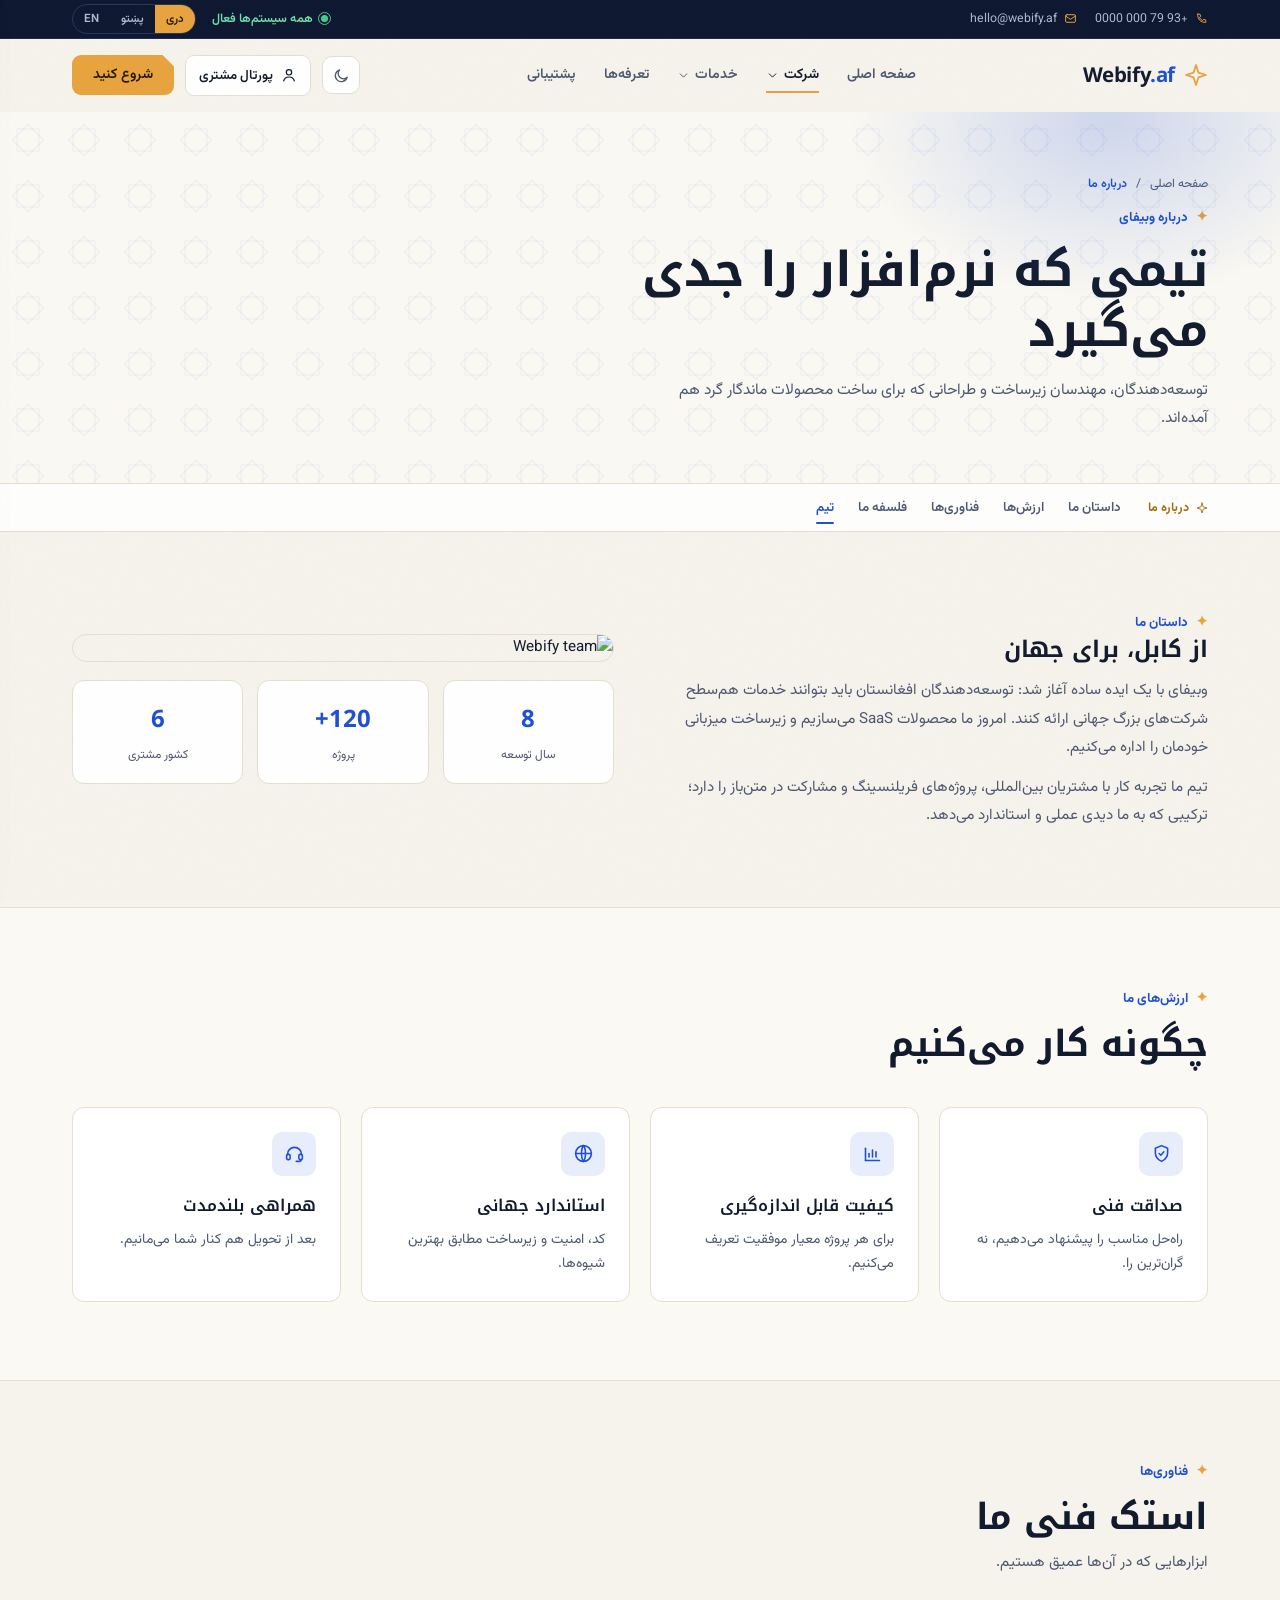
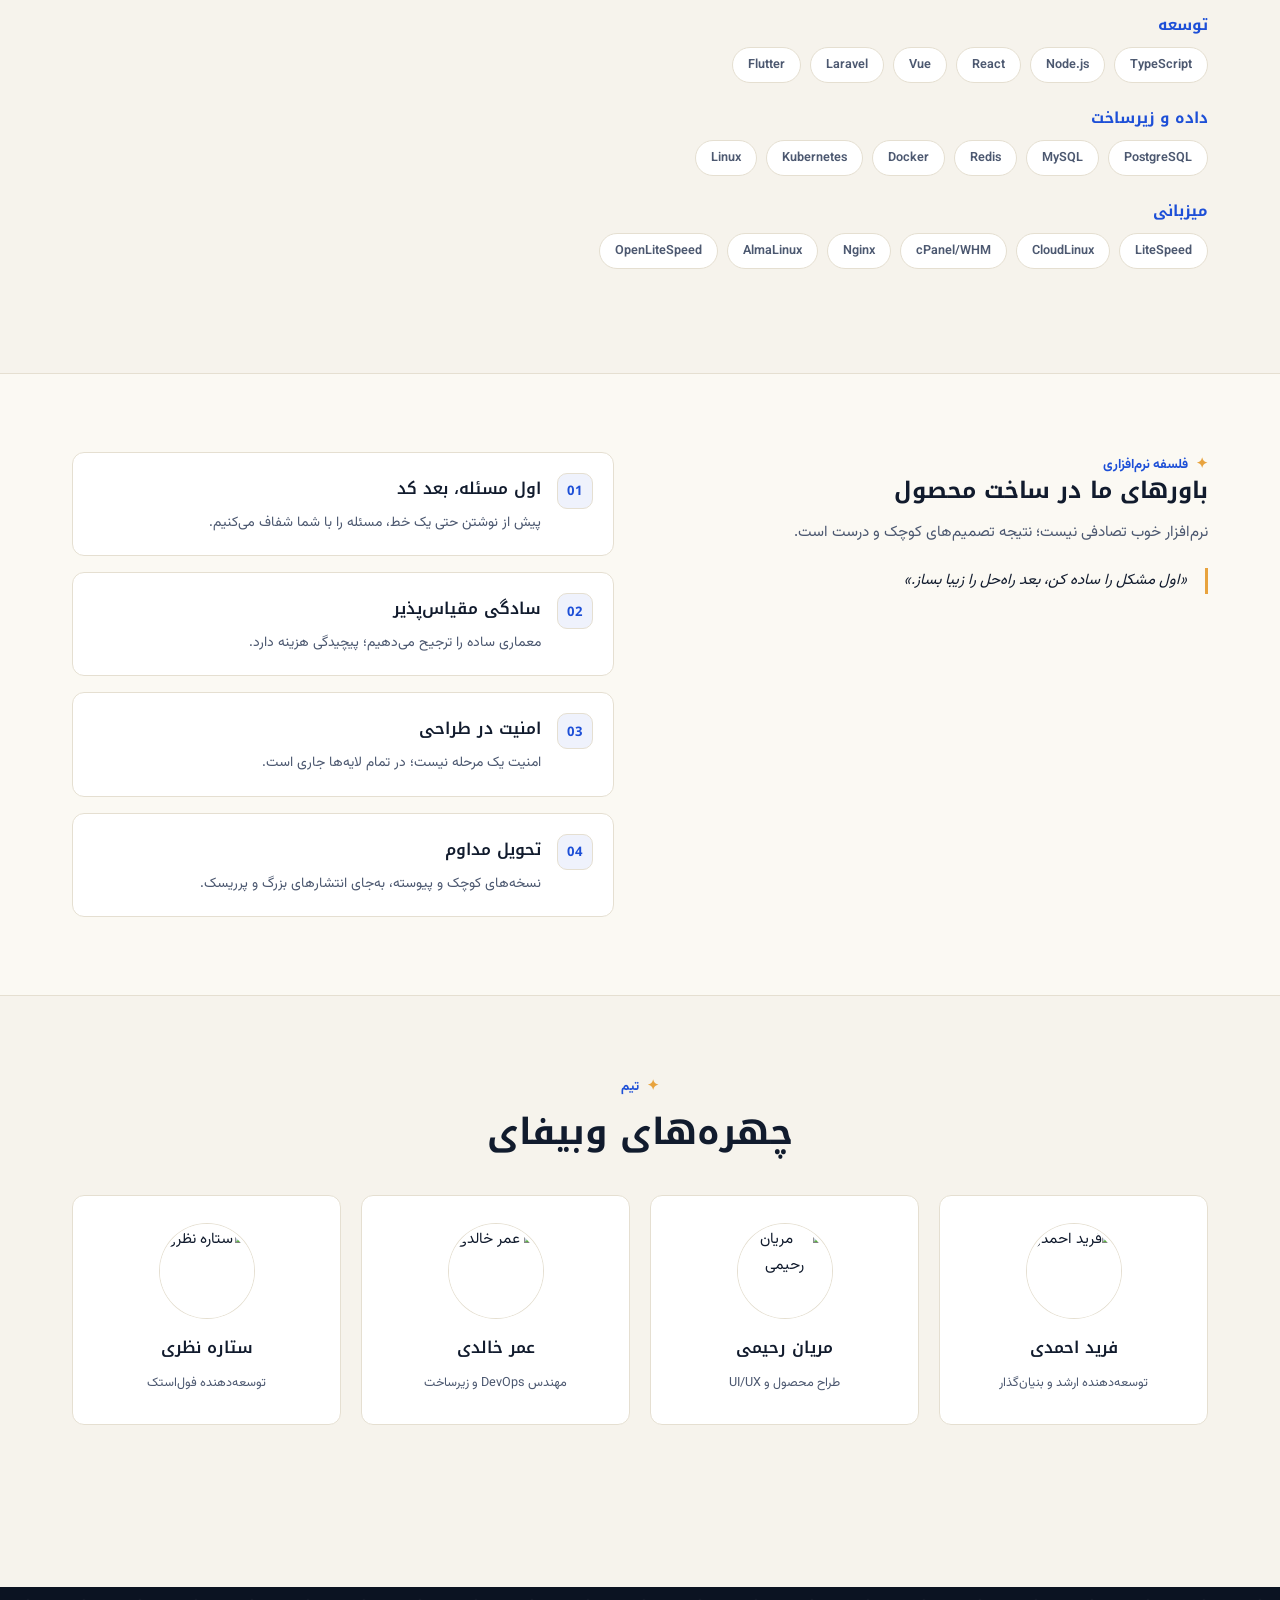
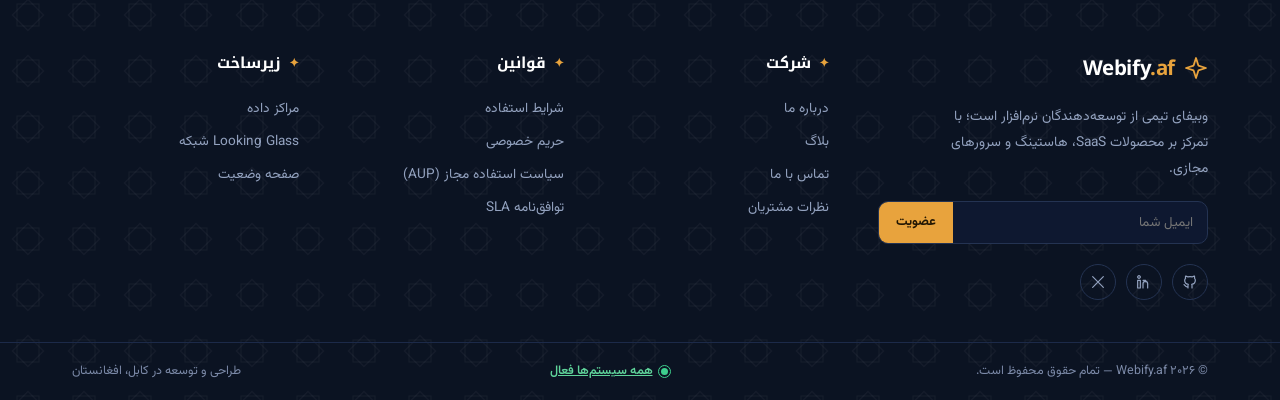
==== about.html @ 435ec96d "init the base" ====
<!DOCTYPE html>
<html lang="fa-AF" dir="rtl" data-theme="light">
<head>
    <meta charset="UTF-8">
    <meta name="viewport" content="width=device-width, initial-scale=1">
    <title>درباره ما — Webify.af</title>
    <meta name="description" content="داستان، ارزش‌ها، استک فنی و تیم وبیفای.">
    <link rel="icon" href="data:image/svg+xml,%3Csvg xmlns='http://www.w3.org/2000/svg' viewBox='0 0 24 24'%3E%3Cpath fill='%23e8a33d' d='M12 2l2.4 7.6L22 12l-7.6 2.4L12 22l-2.4-7.6L2 12l7.6-2.4z'/%3E%3C/svg%3E">
    <link rel="preconnect" href="https://fonts.googleapis.com">
    <link rel="preconnect" href="https://fonts.gstatic.com" crossorigin>
    <link href="https://fonts.googleapis.com/css2?family=Sora:wght@500;600;700&family=IBM+Plex+Sans:wght@400;500;600&family=Vazirmatn:wght@400;500;700&family=Noto+Kufi+Arabic:wght@500;700&display=swap" rel="stylesheet">
    <link rel="stylesheet" href="css/style.css">
</head>
<body data-page="about">
<a class="skip" href="#main">Skip to content</a>
<div class="topstrip" id="topstrip"></div>
<header class="site-header" id="siteHeader"></header>
<div class="drawer-bd"></div>
<aside class="drawer" id="drawer" aria-label="mobile menu"></aside>

<main id="main">
    <section class="hero">
        <div class="container hero-in">
            <nav class="crumb"><a href="index.html" data-i18n="nav.home"></a><span>/</span><b data-i18n="meta.about"></b></nav>
            <p class="kicker" data-scramble data-i18n="about.hero.kicker"></p>
            <h1 class="ml" data-i18n="about.hero.title"></h1>
            <p class="hero-sub" data-i18n="about.hero.sub"></p>
        </div>
    </section>
    <div class="page-nav" data-render="pn"></div>

    <section class="sec" id="story" data-spy>
        <div class="container split">
            <div class="reveal">
                <p class="kicker" data-i18n="about.story.kicker"></p>
                <h2 data-i18n="about.story.title"></h2>
                <p class="lead" style="margin-top:12px" data-i18n="about.story.p1"></p>
                <p class="lead" style="margin-top:12px" data-i18n="about.story.p2"></p>
            </div>
            <div class="reveal" style="--d:120ms">
                <figure class="why-fig"><img src="https://picsum.photos/seed/webify-team-story/720/480" alt="Webify team"></figure>
                <div class="facts">
                    <div><b><span data-count="8">0</span></b><small data-i18n="about.story.facts.0.l"></small></div>
                    <div><b><span data-count="120">0</span>+</b><small data-i18n="about.story.facts.1.l"></small></div>
                    <div><b><span data-count="6">0</span></b><small data-i18n="about.story.facts.2.l"></small></div>
                </div>
            </div>
        </div>
    </section>

    <section class="sec alt" id="values" data-spy>
        <div class="container">
            <header class="sec-head reveal"><p class="kicker" data-i18n="about.values.kicker"></p><h2 data-i18n="about.values.title"></h2></header>
            <div data-render="values"></div>
        </div>
    </section>

    <section class="sec" id="stack" data-spy>
        <div class="container">
            <header class="sec-head reveal"><p class="kicker" data-i18n="about.stack.kicker"></p><h2 data-i18n="about.stack.title"></h2><p class="lead" data-i18n="about.stack.sub"></p></header>
            <div data-render="stackGroups"></div>
        </div>
    </section>

    <section class="sec alt" id="philosophy" data-spy>
        <div class="container split">
            <div class="sticky reveal">
                <p class="kicker" data-i18n="about.phil.kicker"></p>
                <h2 data-i18n="about.phil.title"></h2>
                <p class="lead" style="margin-top:12px" data-i18n="about.phil.lead"></p>
                <blockquote class="case-quote" style="margin-top:22px"><p data-i18n="about.phil.quote"></p></blockquote>
            </div>
            <div class="why-list">
                <div class="card why-item reveal"><b class="wnum">01</b><div><h3 data-i18n="about.phil.items.0.t"></h3><p data-i18n="about.phil.items.0.d"></p></div></div>
                <div class="card why-item reveal" style="--d:90ms"><b class="wnum">02</b><div><h3 data-i18n="about.phil.items.1.t"></h3><p data-i18n="about.phil.items.1.d"></p></div></div>
                <div class="card why-item reveal" style="--d:180ms"><b class="wnum">03</b><div><h3 data-i18n="about.phil.items.2.t"></h3><p data-i18n="about.phil.items.2.d"></p></div></div>
                <div class="card why-item reveal" style="--d:270ms"><b class="wnum">04</b><div><h3 data-i18n="about.phil.items.3.t"></h3><p data-i18n="about.phil.items.3.d"></p></div></div>
            </div>
        </div>
    </section>

    <section class="sec" id="team" data-spy>
        <div class="container">
            <header class="sec-head center reveal"><p class="kicker" data-i18n="about.team.kicker"></p><h2 data-i18n="about.team.title"></h2></header>
            <div data-render="team"></div>
        </div>
    </section>
</main>

<footer class="site-footer" id="siteFooter"></footer>
<button class="totop" id="toTop" aria-label="Back to top"><svg class="ic" viewBox="0 0 24 24" fill="none" stroke="currentColor" stroke-width="2" stroke-linecap="round" stroke-linejoin="round"><path d="M4 12h16M13 5l7 7-7 7"/></svg></button>
<script src="js/lang-prs.js"></script><script src="js/lang-ps.js"></script><script src="js/lang-en.js"></script><script src="js/main.js"></script>
</body>
</html>
---- css/style.css ----
/* ============================================================
   WEBIFY.AF — Design system "Digital Lapis"
   Lapis blue + saffron, geometric 8-point star motif
   Light default · Dark optional · RTL/LTR aware
   ============================================================ */

:root{
    --hdr-h:72px;
    --f-display:"Sora","Noto Kufi Arabic",sans-serif;
    --f-body:"IBM Plex Sans","Vazirmatn",sans-serif;
    --bg:#f6f3ec; --bg2:#fbf9f3; --surface:#ffffff;
    --ink:#111b2d; --ink2:#4c5870; --line:#e5dfd1;
    --lapis:#1d4fd7; --lapis-strong:#16389b;
    --saffron:#e8a33d; --saffron-deep:#a86c0d; --ok:#178f63;
    --shadow:0 16px 36px -20px rgba(17,27,45,.30);
    --pat:url("data:image/svg+xml,%3Csvg xmlns='http://www.w3.org/2000/svg' width='56' height='56' viewBox='0 0 56 56'%3E%3Cg fill='none' stroke='%231d4fd7' stroke-opacity='.12'%3E%3Crect x='17' y='17' width='22' height='22'/%3E%3Crect x='17' y='17' width='22' height='22' transform='rotate(45 28 28)'/%3E%3C/g%3E%3C/svg%3E");
}
[data-theme="dark"]{
    --bg:#0a111f; --bg2:#0d1526; --surface:#111b30;
    --ink:#e9edf7; --ink2:#9aa7c2; --line:#233251;
    --lapis:#7aa0ff; --lapis-strong:#a9c2ff;
    --saffron:#f0a63a; --saffron-deep:#f5c069; --ok:#3ecf8e;
    --shadow:0 18px 44px -22px rgba(0,0,0,.65);
    --pat:url("data:image/svg+xml,%3Csvg xmlns='http://www.w3.org/2000/svg' width='56' height='56' viewBox='0 0 56 56'%3E%3Cg fill='none' stroke='%237aa0ff' stroke-opacity='.10'%3E%3Crect x='17' y='17' width='22' height='22'/%3E%3Crect x='17' y='17' width='22' height='22' transform='rotate(45 28 28)'/%3E%3C/g%3E%3C/svg%3E");
    color-scheme:dark;
}
:root{color-scheme:light}
[dir="rtl"]{
    --f-display:"Noto Kufi Arabic","Sora",sans-serif;
    --f-body:"Vazirmatn","IBM Plex Sans",sans-serif;
}

/* ---------- reset / base ---------- */
*,*::before,*::after{box-sizing:border-box;margin:0;padding:0}
html{scroll-behavior:smooth}
body{
    font:.95rem/1.7 var(--f-body); font-size:.95rem; line-height:1.7;
    background:var(--bg); color:var(--ink);
    -webkit-font-smoothing:antialiased; overflow-x:hidden;
}
img{max-width:100%;display:block}
a{color:var(--lapis)}
ul,ol{list-style:none}
button{font-family:inherit}
::selection{background:var(--saffron);color:#231703}
:focus-visible{outline:2px solid var(--saffron);outline-offset:2px}
body.no-scroll{overflow:hidden}

/* film-grain noise overlay */
body::after{
    content:"";position:fixed;inset:0;z-index:200;pointer-events:none;opacity:.045;
    background-image:url("data:image/svg+xml,%3Csvg xmlns='http://www.w3.org/2000/svg' width='140' height='140'%3E%3Cfilter id='n'%3E%3CfeTurbulence type='fractalNoise' baseFrequency='0.85' numOctaves='2'/%3E%3C/filter%3E%3Crect width='140' height='140' filter='url(%23n)' opacity='.6'/%3E%3C/svg%3E");
}

.container{max-width:1180px;margin-inline:auto;padding-inline:22px}
.ic{width:20px;height:20px;flex:none}
.ic.mini{width:13px;height:13px}
[dir="rtl"] .flip-r{transform:scaleX(-1)}

.skip{position:fixed;top:-60px;inset-inline-start:16px;z-index:300;background:var(--lapis);color:#fff;padding:10px 16px;border-radius:8px;text-decoration:none;font-weight:600;transition:top .3s}
.skip:focus{top:14px}

/* ---------- type helpers ---------- */
.kicker{display:inline-flex;align-items:center;gap:8px;font:600 .76rem var(--f-body);letter-spacing:.16em;text-transform:uppercase;color:var(--lapis)}
.kicker::before{content:"✦";color:var(--saffron);font-size:1.05em}
[dir="rtl"] .kicker{letter-spacing:0;font-size:.83rem;font-weight:700}
h1,h2,h3{font-family:var(--f-display);line-height:1.25}
.lead{color:var(--ink2);line-height:1.85}

/* line-mask reveal */
.ml-line{display:block;overflow:hidden;padding-bottom:.08em}
.ml-line>span{display:inline-block;transform:translateY(118%)}
.ml.in .ml-line>span{transition:transform .85s cubic-bezier(.2,.7,.15,1);transform:none}
.ml.in .ml-line:nth-child(2)>span{transition-delay:.12s}
.ml.in .ml-line:nth-child(3)>span{transition-delay:.22s}

/* scroll reveal */
.reveal{opacity:0;transform:translateY(22px);transition:opacity .7s ease,transform .7s cubic-bezier(.2,.7,.2,1);transition-delay:var(--d,0ms)}
.reveal.in{opacity:1;transform:none}

/* ---------- buttons ---------- */
.btn{display:inline-flex;align-items:center;justify-content:center;gap:8px;font:600 .88rem var(--f-body);padding:11px 20px;border-radius:9px;border:1px solid transparent;cursor:pointer;text-decoration:none;line-height:1.2;transition:transform .22s,background .22s,color .22s,border-color .22s,filter .22s}
.btn .ic{width:16px;height:16px}
.btn:hover{transform:translateY(-2px)}
.btn-accent{background:var(--saffron);color:#231703}
.btn-accent:hover{filter:drop-shadow(0 10px 16px rgba(232,163,61,.45))}
.btn-primary{background:var(--lapis);color:#fff}
[data-theme="dark"] .btn-primary{color:#0a111f}
.btn-line{border-color:var(--line);color:var(--ink);background:var(--surface)}
.btn-line:hover{border-color:var(--lapis);color:var(--lapis)}
.btn-ghostw{border-color:rgba(255,255,255,.5);color:#fff}
.btn-ghostw:hover{background:rgba(255,255,255,.12)}
.btn-sm{padding:8px 14px;font-size:.8rem}
.btn-cut{clip-path:polygon(0 0,calc(100% - 12px) 0,100% 12px,100% 100%,0 100%)}

/* ============================================================
   TOP STRIP
   ============================================================ */
.topstrip{background:#0d1730;color:#aeb9d3;font-size:.77rem;border-bottom:1px solid #1b2a4d}
.ts-row{display:flex;justify-content:space-between;align-items:center;min-height:38px;gap:14px}
.ts-start{display:flex;gap:18px}
.ts-item{display:inline-flex;gap:7px;align-items:center;color:inherit;text-decoration:none;transition:color .2s}
.ts-item:hover{color:#fff}
.ts-item .ic{width:13px;height:13px;color:var(--saffron)}
.ts-end{display:flex;align-items:center;gap:16px}
.ts-status{display:inline-flex;gap:8px;align-items:center;color:#6fe0a8;text-decoration:none;font-weight:600}
.pulse{width:7px;height:7px;border-radius:50%;background:#3ecf8e;position:relative;flex:none}
.pulse::after{content:"";position:absolute;inset:-3px;border-radius:50%;border:1px solid #3ecf8e;animation:pulse 1.8s ease-out infinite}
@keyframes pulse{from{transform:scale(.6);opacity:1}to{transform:scale(2);opacity:0}}
.lang-sw{display:flex;border:1px solid #26355a;border-radius:99px;overflow:hidden}
.lang-btn{background:none;border:0;color:#aeb9d3;font:600 .72rem var(--f-body);padding:5px 11px;cursor:pointer;transition:.2s}
.lang-btn:hover{color:#fff}
.lang-btn.on{background:var(--saffron);color:#231703}

/* ============================================================
   HEADER + MAIN NAV
   ============================================================ */
.site-header{position:sticky;top:0;z-index:70;background:color-mix(in srgb,var(--bg) 86%,transparent);backdrop-filter:blur(12px);-webkit-backdrop-filter:blur(12px);border-bottom:1px solid transparent;transition:background .3s,box-shadow .3s,border-color .3s}
.site-header.scrolled{background:var(--bg);border-color:var(--line);box-shadow:0 12px 32px -22px rgba(10,16,32,.5)}
.hdr-bar{display:flex;align-items:center;gap:20px;min-height:var(--hdr-h)}
.brand{display:inline-flex;align-items:center;gap:9px;text-decoration:none}
.brand .ic{width:24px;height:24px;color:var(--saffron);transition:transform .5s}
.brand:hover .ic{transform:rotate(90deg)}
.brand-txt{font:700 1.28rem var(--f-display);color:var(--ink);letter-spacing:-.02em}
.brand-txt em{color:var(--lapis);font-style:normal}

.mainnav{position:relative;flex:1;display:flex;justify-content:center;min-width:0}
.nav-list{display:flex;gap:2px}
.nav-a{position:relative;display:inline-flex;align-items:center;gap:5px;padding:10px 13px;font:600 .88rem var(--f-body);color:var(--ink2);text-decoration:none;border-radius:8px;transition:color .2s;white-space:nowrap}
.nav-a::after{content:"";position:absolute;inset-inline:13px;bottom:3px;height:2px;background:var(--saffron);transform:scaleX(0);transform-origin:var(--o,center);transition:transform .3s}
.nav-a:hover,.nav-a.cur{color:var(--ink)}
.nav-a:hover::after,.nav-a.cur::after{transform:scaleX(1)}
.nav-a .chev{width:13px;height:13px;transition:transform .3s}
.has-mega:hover .chev{transform:rotate(180deg)}

/* ---------- Stripe-style mega menu ---------- */
.mega{position:absolute;top:calc(100% + 12px);left:50%;transform:translateX(-50%) translateY(10px);opacity:0;visibility:hidden;transition:opacity .28s,transform .28s,visibility .28s;z-index:60}
.mega::before{content:"";position:absolute;top:-14px;left:0;right:0;height:14px}
.mega.open{opacity:1;visibility:visible;transform:translateX(-50%)}
.mega-inner{position:relative;background:var(--surface);border:1px solid var(--line);border-radius:14px;box-shadow:var(--shadow);overflow:hidden;transition:width .4s cubic-bezier(.3,.8,.3,1),height .4s cubic-bezier(.3,.8,.3,1)}
.mega-caret{position:absolute;top:-6px;left:50%;width:12px;height:12px;background:var(--surface);border-left:1px solid var(--line);border-top:1px solid var(--line);transform:rotate(45deg);transition:left .4s cubic-bezier(.3,.8,.3,1);z-index:3}
.mega-panel{position:absolute;top:0;inset-inline-start:0;width:100%;padding:22px;opacity:0;visibility:hidden;transform:translateX(16px);transition:opacity .3s,transform .3s,visibility .3s}
[dir="rtl"] .mega-panel{transform:translateX(-16px)}
.mega-panel.active{opacity:1;visibility:visible;transform:none}
.mp-company{width:min(880px,calc(100vw - 40px))}
.mp-services{width:min(820px,calc(100vw - 40px))}
.mp-grid{display:grid;grid-template-columns:1.5fr .95fr;gap:24px;align-items:stretch}
.mp-blurb{font-size:.76rem;color:var(--ink2);margin-bottom:12px;padding-inline-start:12px;border-inline-start:2px solid var(--saffron)}
.mp-link{display:flex;gap:13px;align-items:center;padding:11px 12px;border-radius:11px;text-decoration:none;transition:background .22s}
.mp-link:hover{background:color-mix(in srgb,var(--lapis) 7%,transparent)}
.mp-ic{width:40px;height:40px;flex:none;border-radius:10px;display:grid;place-items:center;background:color-mix(in srgb,var(--lapis) 10%,transparent);color:var(--lapis);transition:.25s}
.mp-link:hover .mp-ic{background:var(--lapis);color:#fff}
[data-theme="dark"] .mp-link:hover .mp-ic{color:#0a111f}
.mp-ic .ic{width:19px;height:19px}
.mp-tx b{display:block;font:600 .9rem var(--f-body);color:var(--ink)}
.mp-tx small{display:block;font-size:.76rem;color:var(--ink2)}
.mp-arrow{margin-inline-start:auto;color:var(--ink2);opacity:0;transition:.25s}
.mp-arrow .ic{width:15px;height:15px}
.mp-link:hover .mp-arrow{opacity:1;color:var(--lapis);transform:translateX(3px)}
[dir="rtl"] .mp-link:hover .mp-arrow{transform:translateX(-3px)}
.mp-card{position:relative;border-radius:12px;overflow:hidden;min-height:250px;display:flex;text-decoration:none}
.mp-card img{position:absolute;inset:0;width:100%;height:100%;object-fit:cover;transition:transform .8s cubic-bezier(.2,.7,.2,1)}
.mp-card:hover img{transform:scale(1.06)}
.mp-card-ov{position:relative;z-index:2;margin-top:auto;padding:44px 18px 16px;width:100%;background:linear-gradient(transparent,rgba(7,12,28,.92));color:#fff}
.mp-card-ov b{display:block;font:700 1.02rem var(--f-display)}
.mp-card-ov small{display:block;font-size:.78rem;color:rgba(255,255,255,.75);margin:3px 0 8px}
.mp-card-ov u{text-decoration:none;font-weight:600;font-size:.8rem;color:var(--saffron);display:inline-flex;gap:6px;align-items:center}

.hdr-utils{display:flex;align-items:center;gap:11px;margin-inline-start:auto}
.icon-btn{width:38px;height:38px;border-radius:10px;border:1px solid var(--line);background:var(--surface);color:var(--ink2);display:grid;place-items:center;cursor:pointer;transition:.25s}
.icon-btn:hover{border-color:var(--lapis);color:var(--lapis)}
.icon-btn .ic{width:17px;height:17px}
.portal{display:inline-flex;gap:8px;align-items:center;font:600 .83rem var(--f-body);color:var(--ink);text-decoration:none;padding:9px 13px;border-radius:9px;border:1px solid var(--line);background:var(--surface);transition:.25s}
.portal:hover{border-color:var(--lapis);color:var(--lapis)}
.portal .ic{width:16px;height:16px}
.icon-burger{display:none}

/* ============================================================
   MOBILE DRAWER
   ============================================================ */
.drawer{position:fixed;inset-block:0;inset-inline-end:0;width:min(340px,90vw);background:var(--bg);z-index:90;transform:translateX(110%);transition:transform .42s cubic-bezier(.3,.8,.3,1);display:flex;flex-direction:column;border-inline-start:1px solid var(--line);box-shadow:-24px 0 60px rgba(0,0,0,.25)}
[dir="rtl"] .drawer{transform:translateX(-110%)}
.drawer.open{transform:none}
.drawer-bd{position:fixed;inset:0;background:rgba(8,12,24,.55);opacity:0;visibility:hidden;transition:.3s;z-index:85}
.drawer-bd.show{opacity:1;visibility:visible}
.dw-head{display:flex;justify-content:space-between;align-items:center;padding:14px 18px;border-bottom:1px solid var(--line)}
.dw-body{padding:12px 18px 26px;overflow-y:auto}
.dw-list>li{border-bottom:1px solid var(--line)}
.dw-list a,.dw-t{display:flex;width:100%;justify-content:space-between;align-items:center;gap:8px;padding:13px 4px;font:600 .95rem var(--f-body);color:var(--ink);background:none;border:0;cursor:pointer;text-decoration:none;text-align:start}
.dw-list a.cur,.dw-list a:hover{color:var(--lapis)}
.dw-t .ic{width:15px;height:15px;color:var(--ink2);transition:transform .3s}
.dw-acc.open .dw-t .ic{transform:rotate(180deg)}
.dw-p{display:grid;grid-template-rows:0fr;transition:grid-template-rows .35s ease}
.dw-acc.open .dw-p{grid-template-rows:1fr}
.dw-in{overflow:hidden}
.dw-in a{display:block;padding:9px 14px;margin-block:2px;color:var(--ink2);font-size:.87rem;text-decoration:none;border-inline-start:2px solid var(--line);transition:.2s}
.dw-in a:hover{color:var(--lapis);border-color:var(--lapis)}
.dw-utils{display:grid;gap:10px;margin-top:20px}
.dw-utils .lang-sw{align-self:start;border-color:var(--line)}
.dw-utils .lang-btn{color:var(--ink2)}
.dw-utils .lang-btn.on{color:#231703}

/* ============================================================
   HOME SLIDER
   ============================================================ */
.slider{position:relative;height:clamp(480px,78vh,680px);overflow:hidden;background:#0b1226;color:#fff}
.slide{position:absolute;inset:0;opacity:0;transition:opacity .95s ease;pointer-events:none;z-index:1}
.slide.active{opacity:1;pointer-events:auto;z-index:2}
.slide-bg{position:absolute;inset:-4%;background-size:cover;background-position:center}
.slide.active .slide-bg{animation:kb 8.5s ease-out forwards}
@keyframes kb{from{transform:scale(1)}to{transform:scale(1.07)}}
.slide::after{content:"";position:absolute;inset:0;background:linear-gradient(105deg,rgba(7,12,28,.88) 0%,rgba(7,12,28,.55) 46%,rgba(7,12,28,.15) 100%)}
[dir="rtl"] .slide::after{background:linear-gradient(-105deg,rgba(7,12,28,.88) 0%,rgba(7,12,28,.55) 46%,rgba(7,12,28,.15) 100%)}
.sl-in{position:relative;z-index:3;height:100%;display:flex;flex-direction:column;justify-content:center;gap:14px;padding-block:80px}
.sl-k{color:var(--saffron);font-weight:700;font-size:.85rem;letter-spacing:.1em;text-transform:uppercase;opacity:0}
[dir="rtl"] .sl-k{letter-spacing:0}
.slide.active .sl-k{animation:fadeup .6s .1s both}
.sl-title{font:700 clamp(1.9rem,4.8vw,3.4rem)/1.18 var(--f-display);max-width:20ch;color:#fff}
.sl-cap{max-width:54ch;color:rgba(255,255,255,.85);font-size:.98rem;opacity:0}
.slide.active .sl-cap{animation:fadeup .7s .42s both}
.sl-cta{align-self:flex-start;margin-top:8px;opacity:0}
.slide.active .sl-cta{animation:fadeup .7s .55s both}
@keyframes fadeup{from{opacity:0;transform:translateY(16px)}to{opacity:1;transform:none}}
.slide .ml-line>span{transform:translateY(118%)}
.slide.active .ml-line>span{animation:mlup .85s cubic-bezier(.2,.7,.15,1) forwards}
.slide.active .ml-line:nth-child(2)>span{animation-delay:.13s}
@keyframes mlup{to{transform:none}}
/* low-profile slider UI */
.sl-ui{position:absolute;inset-inline:0;bottom:24px;z-index:5;display:flex;justify-content:space-between;align-items:center}
.sl-dots{display:flex;gap:6px;align-items:center}
.sl-dot{width:7px;height:7px;border-radius:99px;border:0;padding:0;background:rgba(255,255,255,.38);cursor:pointer;transition:.3s}
.sl-dot.on{width:22px;background:var(--saffron)}
.sl-btn{width:34px;height:34px;border-radius:50%;border:1px solid rgba(255,255,255,.35);background:transparent;color:#fff;display:grid;place-items:center;cursor:pointer;transition:.25s;margin-inline-start:8px}
.sl-btn:hover{background:var(--saffron);border-color:var(--saffron);color:#1b1408}
.sl-btn .ic{width:14px;height:14px}
.sl-prev .ic{transform:scaleX(-1)}
[dir="rtl"] .sl-prev .ic{transform:none}
[dir="rtl"] .sl-next .ic{transform:scaleX(-1)}
.sl-prog{position:absolute;bottom:0;inset-inline:0;height:2px;background:rgba(255,255,255,.16);z-index:5}
.sl-prog i{display:block;height:100%;width:0;background:var(--saffron)}
@keyframes slprog{from{width:0}to{width:100%}}
.sl-paused .sl-prog i{animation-play-state:paused}

/* ============================================================
   SUB-PAGE HERO + STICKY SECOND MENU
   ============================================================ */
.hero{position:relative;padding:62px 0 50px;overflow:hidden;background:var(--bg2);border-bottom:1px solid var(--line)}
.hero::before{content:"";position:absolute;inset:0;background-image:var(--pat);background-size:56px 56px;opacity:.6;pointer-events:none}
.hero::after{content:"";position:absolute;top:-170px;inset-inline-start:-90px;width:520px;height:360px;background:radial-gradient(closest-side,color-mix(in srgb,var(--lapis) 20%,transparent),transparent);pointer-events:none}
.hero-in{position:relative;display:grid;gap:12px}
.crumb{display:flex;gap:9px;align-items:center;font-size:.77rem;color:var(--ink2)}
.crumb a{color:inherit;text-decoration:none;transition:color .2s}
.crumb a:hover{color:var(--lapis)}
.crumb b{color:var(--lapis);font-weight:600}
.hero h1{font-weight:700;font-size:clamp(1.9rem,4.4vw,3rem);max-width:24ch}
.hero-sub{max-width:62ch;color:var(--ink2);line-height:1.85;font-size:.97rem}

.page-nav{position:sticky;top:var(--hdr-h);z-index:40;background:color-mix(in srgb,var(--surface) 90%,transparent);backdrop-filter:blur(10px);-webkit-backdrop-filter:blur(10px);border-bottom:1px solid var(--line)}
.pn-row{display:flex;align-items:center;gap:16px;min-height:46px;overflow-x:auto;scrollbar-width:none}
.pn-row::-webkit-scrollbar{display:none}
.pn-cur{display:inline-flex;gap:7px;align-items:center;font:700 .78rem var(--f-body);color:var(--saffron-deep);white-space:nowrap;flex:none}
[data-theme="dark"] .pn-cur{color:var(--saffron)}
.pn-cur .ic{width:12px;height:12px}
.pn-nav{display:flex;gap:2px}
.pn-nav a{position:relative;padding:13px 11px;font:600 .83rem var(--f-body);color:var(--ink2);text-decoration:none;white-space:nowrap;transition:color .2s}
.pn-nav a::after{content:"";position:absolute;inset-inline:11px;bottom:7px;height:2px;background:var(--lapis);transform:scaleX(0);transition:transform .28s;border-radius:2px}
.pn-nav a:hover{color:var(--ink)}
.pn-nav a.on{color:var(--lapis)}
.pn-nav a.on::after{transform:scaleX(1)}

/* ============================================================
   SECTIONS / GRIDS / CARDS
   ============================================================ */
.sec{padding-block:78px;scroll-margin-top:calc(var(--hdr-h) + 60px)}
.sec.alt{background:var(--bg2);border-block:1px solid var(--line)}
.sec.slim{padding-block:48px 40px}
.sec-head{max-width:660px;margin-bottom:40px}
.sec-head.center{margin-inline:auto;text-align:center}
.sec-head h2{font-size:clamp(1.55rem,3vw,2.25rem);font-weight:700;margin-block:10px 8px}
.grid{display:grid;gap:20px}
.g2{grid-template-columns:repeat(2,1fr)}
.g3{grid-template-columns:repeat(3,1fr)}
.g4{grid-template-columns:repeat(4,1fr)}

.card{background:var(--surface);border:1px solid var(--line);border-radius:12px;padding:24px;position:relative;transition:transform .28s,box-shadow .28s,border-color .28s}
.card:hover{transform:translateY(-5px);border-color:color-mix(in srgb,var(--lapis) 45%,var(--line));box-shadow:var(--shadow)}
.cic{width:44px;height:44px;border-radius:10px;display:grid;place-items:center;background:color-mix(in srgb,var(--lapis) 10%,transparent);color:var(--lapis);margin-bottom:14px;transition:.28s}
.card:hover .cic{background:var(--lapis);color:#fff}
[data-theme="dark"] .card:hover .cic{color:#0a111f}
.cic .ic{width:21px;height:21px}
.card h3{font:600 1.02rem var(--f-display);margin-bottom:7px}
.card p{font-size:.87rem;color:var(--ink2);line-height:1.75}
.svc-card{text-decoration:none;display:block;color:inherit}
.svc-card::after{content:"✦";position:absolute;top:15px;inset-inline-end:17px;color:var(--line);transition:.35s;font-size:.95rem}
.svc-card:hover::after{color:var(--saffron);transform:rotate(90deg) scale(1.2)}
.more{display:inline-flex;gap:7px;align-items:center;margin-top:13px;font:600 .8rem var(--f-body);color:var(--lapis)}
.more .ic{transition:transform .25s}
.svc-card:hover .more .ic,.prof:hover .more .ic{transform:translateX(4px)}
[dir="rtl"] .svc-card:hover .more .ic,[dir="rtl"] .prof:hover .more .ic{transform:translateX(-4px)}

.split{display:grid;grid-template-columns:1fr 1fr;gap:52px;align-items:start}
.split .sticky{position:sticky;top:calc(var(--hdr-h) + 70px)}
.why-fig{margin-top:24px;border-radius:14px;overflow:hidden;border:1px solid var(--line)}
.why-fig img{transition:transform .8s cubic-bezier(.2,.7,.2,1)}
.why-fig:hover img{transform:scale(1.04)}
.why-list{display:grid;gap:16px}
.why-item{display:flex;gap:16px;align-items:flex-start;padding:20px}
.wnum{font:700 .82rem var(--f-display);width:36px;height:36px;flex:none;border:1px solid var(--line);border-radius:10px;display:grid;place-items:center;color:var(--lapis);background:color-mix(in srgb,var(--lapis) 7%,transparent)}

/* stats */
.stats-row{display:grid;grid-template-columns:repeat(4,1fr);gap:20px}
.stat{padding:26px 22px;border-inline-start:3px solid var(--saffron);background:var(--surface);border-radius:0 12px 12px 0;border-block:1px solid var(--line);border-inline-end:1px solid var(--line);border-block-end:1px solid var(--line)}
.stat b{display:block;font:700 2rem var(--f-display);color:var(--lapis);line-height:1.1}
.stat span:last-child{font-size:.82rem;color:var(--ink2)}

/* marquee */
.marquee{overflow:hidden;direction:ltr;border-block:1px solid var(--line);background:var(--bg2);padding-block:16px}
.mq-track{display:flex;gap:14px;width:max-content;animation:mq 28s linear infinite}
.marquee:hover .mq-track{animation-play-state:paused}
.mq-chip{display:inline-flex;align-items:center;gap:8px;border:1px solid var(--line);background:var(--surface);padding:8px 15px;border-radius:99px;font:600 .8rem var(--f-body);color:var(--ink2);white-space:nowrap}
.mq-chip::before{content:"✦";color:var(--saffron);font-size:.68rem}
@keyframes mq{to{transform:translateX(-50%)}}

/* mini vps teaser */
.teaser-row{display:grid;grid-template-columns:.9fr 1.4fr;gap:44px;align-items:center}
.teaser-hd h2{font-size:clamp(1.5rem,2.6vw,2.1rem);margin-block:10px 8px}
.teaser-hd p{color:var(--ink2);margin-bottom:18px}
.mini-vps{display:block;text-decoration:none;color:inherit}
.mini-vps small{display:block;color:var(--ink2);font-size:.78rem;margin:4px 0 12px;direction:ltr;text-align:start}
[dir="rtl"] .mini-vps small{text-align:end}
.mv-price{font:700 1.35rem var(--f-display);color:var(--saffron-deep)}
[data-theme="dark"] .mv-price{color:var(--saffron)}
.mv-price i{font:500 .72rem var(--f-body);color:var(--ink2);font-style:normal;margin-inline-start:5px}

/* testimonials */
.quote .qmark{font:700 2.6rem/.6 var(--f-display);color:var(--saffron);margin-bottom:12px}
.quote blockquote{font-size:.93rem;line-height:1.9;color:var(--ink)}
.quote figcaption{display:flex;gap:12px;align-items:center;margin-top:18px;padding-top:16px;border-top:1px dashed var(--line)}
.quote figcaption img{width:44px;height:44px;border-radius:50%;object-fit:cover}
.quote figcaption b{display:block;font-size:.87rem}
.quote figcaption small{color:var(--ink2);font-size:.75rem}

/* band CTA */
.band{position:relative;overflow:hidden;background:linear-gradient(120deg,#0c1530,#16307a 58%,#1d4fd7);color:#fff;padding-block:70px;text-align:center}
.band::before{content:"";position:absolute;inset:0;background-image:url("data:image/svg+xml,%3Csvg xmlns='http://www.w3.org/2000/svg' width='56' height='56' viewBox='0 0 56 56'%3E%3Cg fill='none' stroke='%23ffffff' stroke-opacity='.10'%3E%3Crect x='17' y='17' width='22' height='22'/%3E%3Crect x='17' y='17' width='22' height='22' transform='rotate(45 28 28)'/%3E%3C/g%3E%3C/svg%3E");background-size:56px 56px}
.band-in{position:relative}
.band h2{font-size:clamp(1.7rem,3.6vw,2.5rem);font-weight:700;margin-bottom:10px}
.band p{color:rgba(255,255,255,.8);margin-bottom:24px}
.band-btns{display:flex;gap:12px;justify-content:center;flex-wrap:wrap}

/* ============================================================
   PROJECTS / REPOS / CASE
   ============================================================ */
.fbar{display:flex;gap:8px;flex-wrap:wrap;margin-bottom:28px}
.fbtn{border:1px solid var(--line);background:var(--surface);color:var(--ink2);padding:8px 17px;border-radius:99px;font:600 .8rem var(--f-body);cursor:pointer;transition:.25s}
.fbtn:hover{border-color:var(--lapis);color:var(--lapis)}
.fbtn.on{background:var(--lapis);border-color:var(--lapis);color:#fff}
[data-theme="dark"] .fbtn.on{color:#0a111f}
.proj-card{padding:0;overflow:hidden}
.proj-media{position:relative;overflow:hidden;aspect-ratio:16/10}
.proj-media img{width:100%;height:100%;object-fit:cover;transition:transform .7s cubic-bezier(.2,.7,.2,1)}
.proj-card:hover .proj-media img{transform:scale(1.07)}
.proj-cat{position:absolute;top:12px;inset-inline-start:12px;background:rgba(9,14,30,.78);color:#fff;font:600 .68rem var(--f-body);padding:4px 11px;border-radius:99px;backdrop-filter:blur(4px)}
.proj-body{padding:20px}
.ptags{display:flex;gap:6px;flex-wrap:wrap;margin-top:12px}
.ptags span{font:600 .68rem var(--f-body);color:var(--lapis);background:color-mix(in srgb,var(--lapis) 9%,transparent);padding:3px 10px;border-radius:99px}
.plinks{display:flex;gap:16px;margin-top:14px;padding-top:13px;border-top:1px dashed var(--line)}
.plinks a{display:inline-flex;gap:6px;align-items:center;font:600 .78rem var(--f-body);color:var(--ink2);text-decoration:none;transition:color .2s}
.plinks a:hover{color:var(--lapis)}
.pnone{color:var(--ink2);text-align:center;padding:30px 0}
.repo-top{display:flex;gap:10px;align-items:center;margin-bottom:9px}
.repo-top .ic{color:var(--lapis)}
.repo-top h3{font-size:.95rem}
.repo-meta{display:flex;gap:16px;margin-top:14px;font-size:.78rem;color:var(--ink2)}
.rlang{display:inline-flex;gap:6px;align-items:center}
.rlang i{width:9px;height:9px;border-radius:50%;background:var(--saffron)}
.case-quote{border-inline-start:3px solid var(--saffron);padding-inline-start:18px;margin-top:18px}
.case-quote p{font-size:.95rem;font-style:italic;color:var(--ink)}
.case-quote small{color:var(--ink2)}
.case-fig{border-radius:14px;overflow:hidden;border:1px solid var(--line)}
.case-fig img{transition:transform .8s}
.case-fig:hover img{transform:scale(1.04)}

/* ============================================================
   TIMELINE
   ============================================================ */
.tline{position:relative;padding-inline-start:36px;display:grid;gap:30px}
.tline::before{content:"";position:absolute;inset-block:8px;inset-inline-start:11px;width:2px;background:linear-gradient(var(--lapis),color-mix(in srgb,var(--lapis) 10%,transparent))}
.tl-item{position:relative}
.tl-item::before{content:"✦";position:absolute;inset-inline-start:-33px;top:3px;color:var(--saffron);font-size:.85rem;background:var(--bg);line-height:1}
.sec.alt .tl-item::before{background:var(--bg2)}
.tl-period{display:inline-block;font:700 .7rem var(--f-body);letter-spacing:.08em;color:var(--lapis);background:color-mix(in srgb,var(--lapis) 9%,transparent);padding:4px 12px;border-radius:99px;margin-bottom:9px}
[dir="rtl"] .tl-period{letter-spacing:0}
.tl-item h3{font-size:1.05rem}
.tl-item h3 small{font-weight:500;color:var(--ink2);font-family:var(--f-body);font-size:.82rem}
.tl-item p{color:var(--ink2);font-size:.89rem;margin-top:6px}

/* ============================================================
   PLANS / TIERS / TABLES / PRICING
   ============================================================ */
.tier{display:flex;flex-direction:column;gap:14px;padding:26px;will-change:transform}
.tier.hot{border-color:var(--saffron)}
.flag{position:absolute;top:-13px;left:50%;transform:translateX(-50%);background:var(--saffron);color:#231703;font:700 .7rem var(--f-body);padding:4px 14px;border-radius:99px;white-space:nowrap;z-index:2}
.tier header h3{font-size:1.05rem}
.tdesc{color:var(--ink2);font-size:.8rem}
.tprice{display:flex;align-items:baseline;gap:6px}
.tprice b{font:700 2.1rem var(--f-display);color:var(--ink)}
.tprice span{color:var(--ink2);font-size:.78rem}
.tspecs{display:grid;grid-template-columns:1fr 1fr;gap:10px;border:1px dashed var(--line);border-radius:10px;padding:13px;background:color-mix(in srgb,var(--bg2) 60%,transparent)}
.tspec small{display:block;color:var(--ink2);font-size:.66rem;text-transform:uppercase;letter-spacing:.06em}
[dir="rtl"] .tspec small{letter-spacing:0}
.tspec b{font-size:.86rem}
.tfeats{display:grid;gap:7px}
.tfeats li{display:flex;gap:9px;font-size:.84rem;color:var(--ink2)}
.tfeats .ic{width:15px;height:15px;color:var(--ok);margin-top:3px}
.tier .btn{margin-top:auto}
.tnote{margin-top:22px;font-size:.8rem;color:var(--ink2)}
.tnote::before{content:"✦ ";color:var(--saffron)}

.tbl-wrap{overflow-x:auto;border:1px solid var(--line);border-radius:12px;background:var(--surface)}
.tbl{width:100%;border-collapse:collapse;font-size:.87rem;min-width:620px}
.tbl th{background:var(--bg2);font:600 .82rem var(--f-body);text-align:start;padding:13px 17px;border-bottom:1px solid var(--line);white-space:nowrap;color:var(--ink)}
.tbl td{padding:12px 17px;border-bottom:1px solid var(--line);color:var(--ink2)}
.tbl tbody tr:last-child td{border-bottom:0}
.tbl tbody tr{transition:background .2s}
.tbl tbody tr:hover{background:color-mix(in srgb,var(--lapis) 4%,transparent)}
.tbl td:first-child{color:var(--ink);font-weight:600}
.pr{font:700 1.05rem var(--f-display);color:var(--lapis)}

.seg{display:inline-flex;border:1px solid var(--line);background:var(--surface);border-radius:99px;padding:4px;gap:4px;margin-bottom:34px}
.seg-btn{border:0;background:none;padding:8px 19px;border-radius:99px;font:600 .82rem var(--f-body);color:var(--ink2);cursor:pointer;transition:.25s;display:inline-flex;gap:9px;align-items:center}
.seg-btn i{font-style:normal;font-size:.66rem;background:color-mix(in srgb,var(--ok) 14%,transparent);color:var(--ok);padding:2px 9px;border-radius:99px;font-weight:700}
.seg-btn.on{background:var(--lapis);color:#fff}
[data-theme="dark"] .seg-btn.on{color:#0a111f}
.seg-btn.on i{background:rgba(255,255,255,.22);color:inherit}
.svc-row{display:flex;justify-content:space-between;gap:18px;align-items:center;padding:21px 23px}
.svc-row + .svc-row{border-top:1px solid var(--line)}
.svc-row .sp b{font:600 .98rem var(--f-display);display:block}
.svc-row .sp small{color:var(--ink2);font-size:.8rem}
.svc-row .price{text-align:end;flex:none}
.svc-row .price b{font:700 1.4rem var(--f-display);color:var(--saffron-deep)}
[data-theme="dark"] .svc-row .price b{color:var(--saffron)}
.svc-row .price small{display:block;font-size:.72rem;color:var(--ink2)}

/* ============================================================
   ACCORDION / FAQ
   ============================================================ */
.acc{border:1px solid var(--line);border-radius:12px;background:var(--surface);overflow:hidden}
.acc + .acc{margin-top:10px}
.acc-h{width:100%;display:flex;justify-content:space-between;align-items:center;gap:12px;padding:16px 19px;background:none;border:0;font:600 .92rem var(--f-body);color:var(--ink);cursor:pointer;text-align:start}
.acc-h .ic{width:16px;height:16px;color:var(--ink2);transition:transform .3s,color .3s;flex:none}
.acc.open .acc-h .ic{transform:rotate(180deg);color:var(--lapis)}
.acc-p{display:grid;grid-template-rows:0fr;transition:grid-template-rows .38s ease}
.acc.open .acc-p{grid-template-rows:1fr}
.acc-in{overflow:hidden}
.acc-in p{padding:0 19px 17px;color:var(--ink2);font-size:.88rem;line-height:1.85}

/* ============================================================
   FORMS
   ============================================================ */
.field{margin-bottom:15px}
.field label{display:block;font:600 .8rem var(--f-body);margin-bottom:6px}
.field input,.field textarea{width:100%;background:var(--surface);border:1px solid var(--line);border-radius:9px;padding:11px 14px;font:.89rem var(--f-body);color:var(--ink);transition:border-color .2s,box-shadow .2s}
.field textarea{min-height:130px;resize:vertical}
.field input:focus,.field textarea:focus{outline:none;border-color:var(--lapis);box-shadow:0 0 0 3px color-mix(in srgb,var(--lapis) 16%,transparent)}
.field.err input,.field.err textarea{border-color:#d64545}
.fmsg{display:block;min-height:15px;color:#d64545;font-size:.72rem;margin-top:4px}
.form-ok{display:flex;gap:11px;align-items:center;background:color-mix(in srgb,var(--ok) 11%,var(--surface));border:1px solid color-mix(in srgb,var(--ok) 45%,var(--line));color:var(--ok);padding:17px 19px;border-radius:12px;font-weight:600;font-size:.9rem}
.form-ok .ic{width:19px;height:19px}
.info-row{display:flex;gap:13px;align-items:flex-start;padding:13px 0;border-bottom:1px dashed var(--line)}
.info-row:last-child{border-bottom:0}
.info-row .ic{color:var(--lapis);margin-top:3px}
.info-row b{display:block;font-size:.83rem}
.info-row span{font-size:.85rem;color:var(--ink2);direction:ltr;unicode-bidi:plaintext}
.mapfig{margin-top:22px;border-radius:14px;overflow:hidden;border:1px solid var(--line);position:relative}
.mapfig::after{content:"✦";position:absolute;top:50%;left:50%;transform:translate(-50%,-50%);color:var(--saffron);font-size:1.7rem;text-shadow:0 2px 10px rgba(0,0,0,.5)}
.prof{text-decoration:none;color:inherit;display:block}
.prof small{display:block;color:var(--ink2);font-size:.8rem;margin-top:2px}
.prof .more{margin-top:10px}
.news-ok{color:var(--ok);font-weight:600;font-size:.85rem;padding:10px 0}

/* chips / stack */
.chips{display:flex;gap:9px;flex-wrap:wrap}
.chip{border:1px solid var(--line);background:var(--surface);padding:7px 15px;border-radius:99px;font:600 .79rem var(--f-body);color:var(--ink2);transition:.25s;cursor:default}
.chip:hover{border-color:var(--lapis);color:var(--lapis);transform:translateY(-3px)}
.stk-g{margin-bottom:26px}
.stk-g h3{font-size:.95rem;margin-bottom:12px;color:var(--lapis)}

/* steps */
.steps li{display:flex;gap:20px;padding:22px 0;border-bottom:1px dashed var(--line)}
.steps li:last-child{border-bottom:0}
.steps b{font:700 1.1rem var(--f-display);color:var(--saffron-deep);width:46px;height:46px;flex:none;border:1px solid var(--line);border-radius:50%;display:grid;place-items:center;background:var(--surface)}
[data-theme="dark"] .steps b{color:var(--saffron)}
.steps h3{font-size:1rem;margin-bottom:4px}
.steps p{color:var(--ink2);font-size:.88rem}

/* facts / team / misc */
.facts{display:flex;gap:14px;margin-top:18px}
.facts>div{flex:1;background:var(--surface);border:1px solid var(--line);border-radius:12px;padding:15px;text-align:center}
.facts b{display:block;font:700 1.5rem var(--f-display);color:var(--lapis)}
.facts small{color:var(--ink2);font-size:.75rem}
.member{text-align:center;padding:28px 20px}
.member img{width:94px;height:94px;border-radius:50%;object-fit:cover;margin:0 auto 14px;border:3px solid var(--surface);box-shadow:0 0 0 1px var(--line);transition:.3s}
.member:hover img{box-shadow:0 0 0 3px var(--saffron)}
.member small{color:var(--ink2);font-size:.79rem}
.tick li{position:relative;padding-inline-start:27px;margin-bottom:10px;color:var(--ink2);font-size:.9rem}
.tick li::before{content:"✓";position:absolute;inset-inline-start:0;color:var(--ok);font-weight:700}
.doc-card{text-decoration:none;color:inherit;display:block}
.doc-n{display:inline-block;margin-top:11px;font:600 .72rem var(--f-body);color:var(--saffron-deep);background:color-mix(in srgb,var(--saffron) 14%,transparent);padding:3px 11px;border-radius:99px}
[data-theme="dark"] .doc-n{color:var(--saffron)}
.status-pill{display:inline-flex;gap:9px;align-items:center;font:600 .82rem var(--f-body);color:var(--ok);background:color-mix(in srgb,var(--ok) 10%,transparent);border:1px solid color-mix(in srgb,var(--ok) 35%,var(--line));padding:8px 16px;border-radius:99px;margin-bottom:14px}
.kb-search{position:relative;max-width:480px;margin-bottom:26px}
.kb-search .ic{position:absolute;inset-inline-start:14px;top:50%;transform:translateY(-50%);width:16px;height:16px;color:var(--ink2)}
.kb-search input{width:100%;padding:13px 16px;padding-inline-start:42px;border:1px solid var(--line);border-radius:99px;background:var(--surface);color:var(--ink);font:.88rem var(--f-body);transition:border-color .2s,box-shadow .2s}
.kb-search input:focus{outline:none;border-color:var(--lapis);box-shadow:0 0 0 3px color-mix(in srgb,var(--lapis) 15%,transparent)}

/* ============================================================
   FOOTER
   ============================================================ */
.site-footer{background:#0b1322;color:#c8d2e6;margin-top:84px;position:relative;overflow:hidden}
.site-footer::before{content:"";position:absolute;inset:0;background-image:url("data:image/svg+xml,%3Csvg xmlns='http://www.w3.org/2000/svg' width='56' height='56' viewBox='0 0 56 56'%3E%3Cg fill='none' stroke='%23ffffff' stroke-opacity='.045'%3E%3Crect x='17' y='17' width='22' height='22'/%3E%3Crect x='17' y='17' width='22' height='22' transform='rotate(45 28 28)'/%3E%3C/g%3E%3C/svg%3E");background-size:56px 56px;pointer-events:none}
.ft-grid{position:relative;display:grid;grid-template-columns:1.5fr 1fr 1fr 1fr;gap:38px;padding-block:62px 42px}
.ft-brand .brand-txt{color:#fff}
.ft-blurb{font-size:.86rem;line-height:1.9;color:#93a2bf;margin-top:14px;max-width:34ch}
.ft-news{display:flex;margin-top:18px;border:1px solid #243352;border-radius:10px;overflow:hidden;background:#0e1830;max-width:330px}
.ft-news input{flex:1;min-width:0;background:none;border:0;color:#e8edf7;padding:10px 14px;font:.83rem var(--f-body)}
.ft-news input:focus{outline:none}
.ft-news button{border:0;background:var(--saffron);color:#231703;font:700 .8rem var(--f-body);padding:0 17px;cursor:pointer;transition:filter .2s}
.ft-news button:hover{filter:brightness(1.1)}
.ft-social{display:flex;gap:10px;margin-top:20px}
.ft-social a{width:36px;height:36px;border-radius:50%;border:1px solid #243352;display:grid;place-items:center;color:#93a2bf;transition:.25s}
.ft-social a:hover{background:var(--saffron);border-color:var(--saffron);color:#231703;transform:translateY(-3px)}
.ft-social .ic{width:16px;height:16px}
.ft-col h4{color:#fff;font:700 .95rem var(--f-display);margin-bottom:15px;display:flex;gap:8px;align-items:center}
.ft-col h4::before{content:"✦";color:var(--saffron);font-size:.8em}
.ft-col a{display:block;color:#93a2bf;font-size:.85rem;padding:5px 0;text-decoration:none;transition:color .2s,padding .2s}
.ft-col a:hover{color:var(--saffron);padding-inline-start:7px}
.ft-bottom{position:relative;border-top:1px solid #1c2a49;padding-block:18px}
.ft-b-row{display:flex;justify-content:space-between;align-items:center;gap:14px;flex-wrap:wrap;font-size:.78rem;color:#7c8aa8}
.ft-status{display:inline-flex;gap:8px;align-items:center;color:#5fd39a;font-weight:600}

/* to-top */
.totop{position:fixed;bottom:22px;inset-inline-end:22px;width:42px;height:42px;border-radius:12px;background:var(--lapis);color:#fff;border:0;display:grid;place-items:center;cursor:pointer;opacity:0;visibility:hidden;transform:translateY(12px);transition:.3s;z-index:60}
[data-theme="dark"] .totop{color:#0a111f}
.totop.show{opacity:1;visibility:visible;transform:none}
.totop:hover{filter:drop-shadow(0 10px 16px rgba(29,79,215,.5))}
.totop .ic{width:17px;height:17px;transform:rotate(-90deg)}
[dir="rtl"] .totop .ic{transform:rotate(90deg)}

/* ============================================================
   RESPONSIVE
   ============================================================ */
@media (max-width:1024px){
    :root{--hdr-h:62px}
    .mainnav{display:none}
    .icon-burger{display:grid}
    .portal span{display:none}
    .portal{padding:9px 11px}
    .g4{grid-template-columns:repeat(2,1fr)}
    .split,.teaser-row{grid-template-columns:1fr;gap:34px}
    .split .sticky{position:static}
    .mp-grid{grid-template-columns:1fr}
    .mp-card{min-height:180px}
    .stats-row{grid-template-columns:repeat(2,1fr)}
    .ft-grid{grid-template-columns:1fr 1fr}
}
@media (max-width:640px){
    .ts-start{display:none}
    .g3,.g2{grid-template-columns:1fr}
    .g4{grid-template-columns:1fr}
    .stats-row{grid-template-columns:1fr}
    .hdr-utils .btn-accent{display:none}
    .sl-ui{bottom:18px}
    .sec{padding-block:58px}
    .ft-grid{grid-template-columns:1fr;gap:30px}
    .svc-row{flex-direction:column;align-items:flex-start}
    .svc-row .price{text-align:start}
    .facts{flex-direction:column}
}

/* ============================================================
   REDUCED MOTION
   ============================================================ */
@media (prefers-reduced-motion: reduce){
    html{scroll-behavior:auto}
    *,*::before,*::after{animation-duration:.01ms !important;animation-iteration-count:1 !important;transition-duration:.01ms !important}
    .reveal{opacity:1;transform:none}
    .ml-line>span,.slide .ml-line>span{transform:none}
    .slide .sl-k,.slide .sl-cap,.slide .sl-cta{opacity:1}
    .mq-track{animation:none;flex-wrap:wrap;width:auto}
    .slide-bg{animation:none}
}
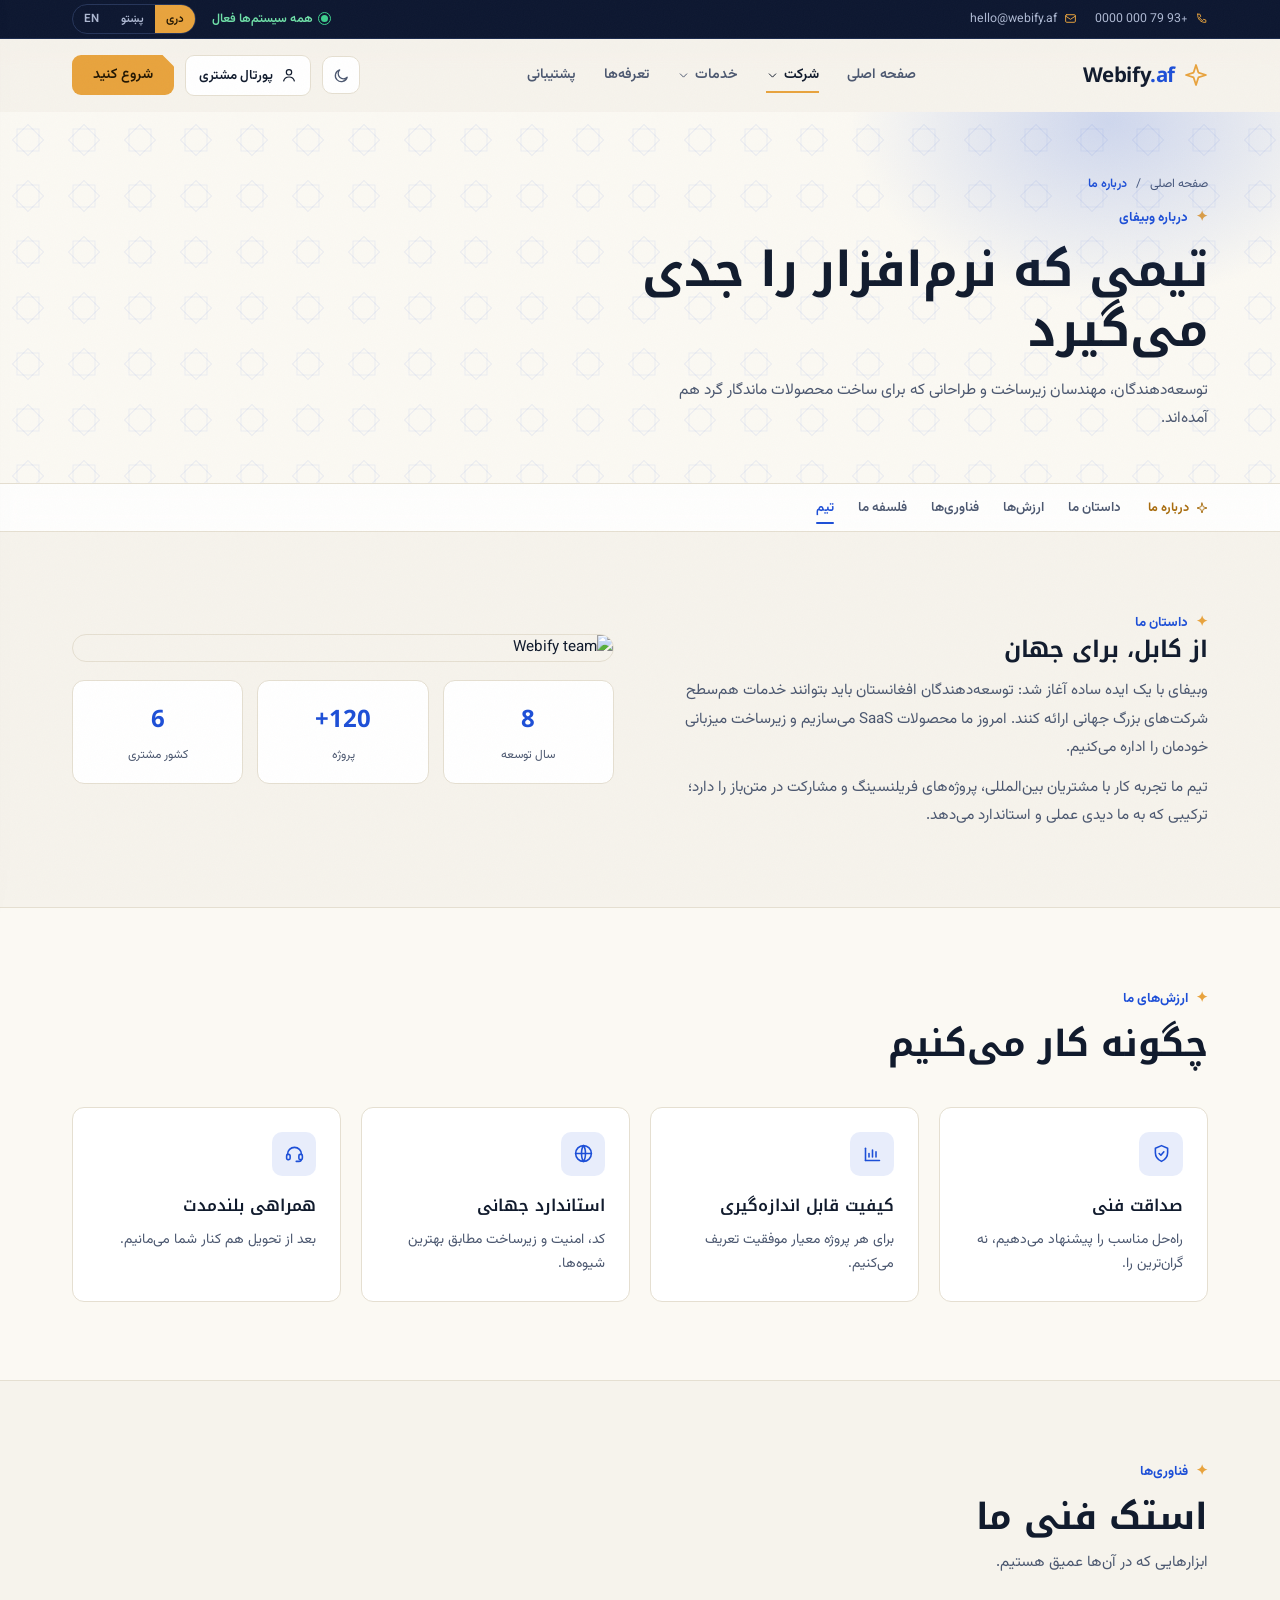
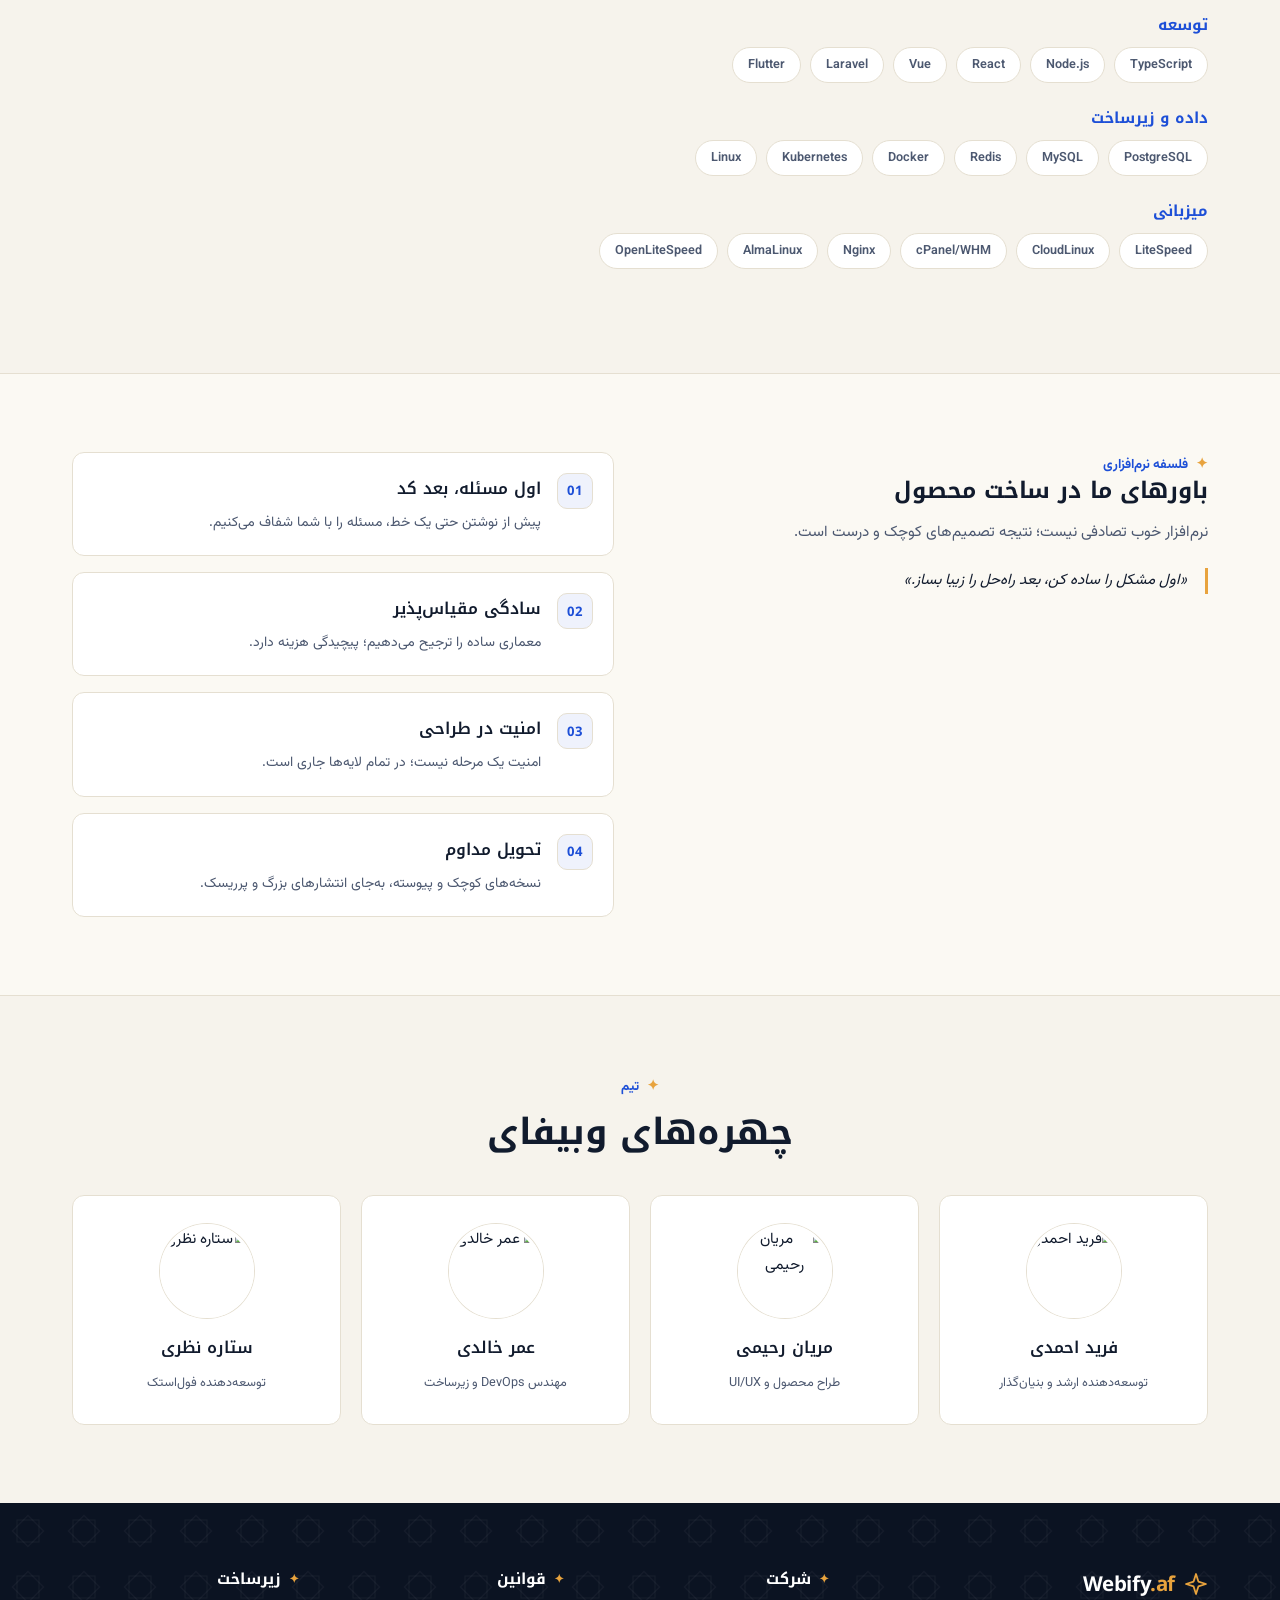
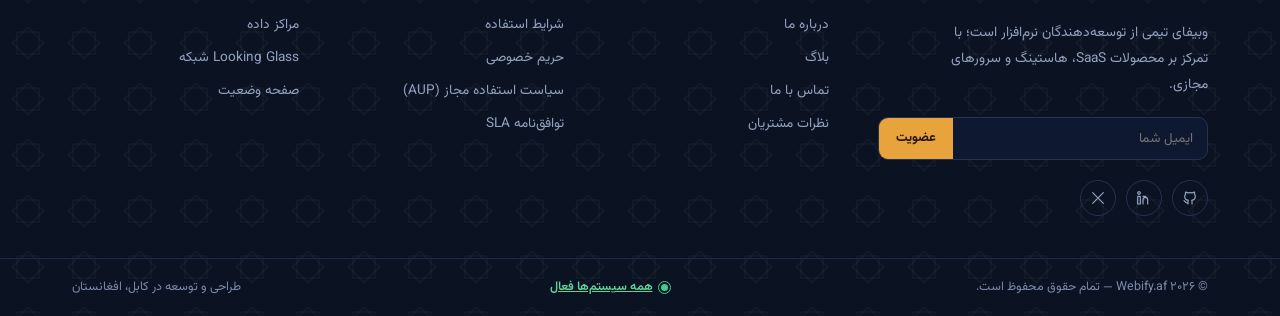
==== commit bbe810cc: "apply new localization methods" ====
--- a/about.html
+++ b/about.html
@@ -89,6 +89,10 @@
 
 <footer class="site-footer" id="siteFooter"></footer>
 <button class="totop" id="toTop" aria-label="Back to top"><svg class="ic" viewBox="0 0 24 24" fill="none" stroke="currentColor" stroke-width="2" stroke-linecap="round" stroke-linejoin="round"><path d="M4 12h16M13 5l7 7-7 7"/></svg></button>
-<script src="js/lang-prs.js"></script><script src="js/lang-ps.js"></script><script src="js/lang-en.js"></script><script src="js/main.js"></script>
+
+<script src="lang/prs.js"></script>
+<script src="lang/ps.js"></script>
+<script src="lang/en.js"></script>
+<script src="js/main.js"></script>
 </body>
 </html>
--- a/css/style.css
+++ b/css/style.css
@@ -517,7 +517,7 @@
 /* ============================================================
    FOOTER
    ============================================================ */
-.site-footer{background:#0b1322;color:#c8d2e6;margin-top:84px;position:relative;overflow:hidden}
+.site-footer{background:#0b1322;color:#c8d2e6;position:relative;overflow:hidden}
 .site-footer::before{content:"";position:absolute;inset:0;background-image:url("data:image/svg+xml,%3Csvg xmlns='http://www.w3.org/2000/svg' width='56' height='56' viewBox='0 0 56 56'%3E%3Cg fill='none' stroke='%23ffffff' stroke-opacity='.045'%3E%3Crect x='17' y='17' width='22' height='22'/%3E%3Crect x='17' y='17' width='22' height='22' transform='rotate(45 28 28)'/%3E%3C/g%3E%3C/svg%3E");background-size:56px 56px;pointer-events:none}
 .ft-grid{position:relative;display:grid;grid-template-columns:1.5fr 1fr 1fr 1fr;gap:38px;padding-block:62px 42px}
 .ft-brand .brand-txt{color:#fff}
@@ -589,4 +589,99 @@
     .slide .sl-k,.slide .sl-cap,.slide .sl-cta{opacity:1}
     .mq-track{animation:none;flex-wrap:wrap;width:auto}
     .slide-bg{animation:none}
+}
+/* ============================================================
+   PHASE 2 — grouped mega menu, login page, service sub-pages
+   ============================================================ */
+
+/* wider services mega + grouped layout */
+.mp-services{width:min(960px,calc(100vw - 40px))}
+.mp-groups{display:grid;grid-template-columns:1fr 1fr;gap:22px;align-items:start}
+.mp-group{display:grid;gap:2px}
+.mp-gt{font:700 .7rem var(--f-body);letter-spacing:.14em;text-transform:uppercase;
+    color:var(--lapis);margin:0 0 8px;padding:0 12px 8px;border-bottom:1px dashed var(--line)}
+[dir="rtl"] .mp-gt{letter-spacing:0}
+.mp-company .mp-grid{grid-template-columns:1.5fr .95fr}
+.mp-services .mp-grid{grid-template-columns:1.6fr .95fr}
+
+/* drawer group titles */
+.dw-gt{font:700 .68rem var(--f-body);letter-spacing:.12em;text-transform:uppercase;
+    color:var(--lapis);padding:14px 14px 6px;margin:0}
+[dir="rtl"] .dw-gt{letter-spacing:0}
+.dw-in a{border-inline-start:2px solid var(--line)}
+
+/* login page */
+.login-wrap{padding:60px 0 80px;background:
+        radial-gradient(600px 300px at 85% 10%, color-mix(in srgb,var(--lapis) 14%, transparent), transparent),
+        radial-gradient(500px 300px at 10% 90%, color-mix(in srgb,var(--saffron) 10%, transparent), transparent),
+        var(--bg2)}
+.login-grid{display:grid;grid-template-columns:1.1fr 1fr;gap:60px;align-items:center}
+.login-card{background:var(--surface);border:1px solid var(--line);border-radius:16px;padding:36px 34px;box-shadow:var(--shadow);position:relative}
+.login-card::before{content:"";position:absolute;top:-1px;inset-inline:30px;height:3px;background:linear-gradient(90deg,var(--lapis),var(--saffron));border-radius:0 0 3px 3px}
+.login-hd{margin-bottom:22px}
+.login-hd h2{font:700 1.5rem var(--f-display);margin:6px 0 4px}
+.login-hd p{color:var(--ink2);font-size:.88rem}
+.login-alt{display:flex;gap:10px;margin-bottom:18px}
+.login-alt .btn{flex:1;background:var(--surface);border-color:var(--line);color:var(--ink)}
+.login-alt .btn:hover{border-color:var(--lapis);color:var(--lapis)}
+.login-div{display:flex;align-items:center;gap:14px;color:var(--ink2);font-size:.78rem;margin:18px 0}
+.login-div::before,.login-div::after{content:"";flex:1;height:1px;background:var(--line)}
+.login-foot{display:flex;justify-content:space-between;align-items:center;margin-top:16px;flex-wrap:wrap;gap:10px}
+.login-foot a{font-size:.82rem;color:var(--lapis);text-decoration:none}
+.login-foot a:hover{text-decoration:underline}
+.chk{display:inline-flex;gap:8px;align-items:center;font-size:.82rem;color:var(--ink2);cursor:pointer;user-select:none}
+.chk input{accent-color:var(--lapis);width:15px;height:15px}
+.login-side h2{font:700 clamp(1.5rem,3vw,2.1rem) var(--f-display);margin:10px 0}
+.login-side p{color:var(--ink2);margin-bottom:22px}
+.login-perks{display:grid;gap:12px}
+.perk{display:flex;gap:13px;align-items:flex-start;padding:14px 16px;background:var(--surface);border:1px solid var(--line);border-radius:12px}
+.perk .cic{margin-bottom:0}
+.perk b{display:block;font-size:.9rem;margin-bottom:2px}
+.perk small{color:var(--ink2);font-size:.8rem}
+
+/* service sub-page hero visual */
+.svc-hero-vis{position:relative;border-radius:16px;overflow:hidden;border:1px solid var(--line);aspect-ratio:4/3}
+.svc-hero-vis img{width:100%;height:100%;object-fit:cover}
+.svc-hero-vis::after{content:"";position:absolute;inset:0;background:linear-gradient(140deg,transparent 50%,color-mix(in srgb,var(--lapis) 30%,transparent))}
+.svc-hero-vis .tag{position:absolute;bottom:14px;inset-inline-start:14px;background:rgba(9,14,30,.82);color:#fff;font:600 .7rem var(--f-body);padding:6px 13px;border-radius:99px;backdrop-filter:blur(6px)}
+.svc-hero-vis .tag i{color:var(--saffron);font-style:normal;margin-inline-end:6px}
+
+/* deliverable cards */
+.dlv-card{padding:0;overflow:hidden}
+.dlv-head{padding:20px 22px;background:linear-gradient(140deg,color-mix(in srgb,var(--lapis) 9%,transparent),transparent);border-bottom:1px solid var(--line)}
+.dlv-head b{font:700 .72rem var(--f-body);letter-spacing:.12em;text-transform:uppercase;color:var(--lapis)}
+[dir="rtl"] .dlv-head b{letter-spacing:0}
+.dlv-body{padding:20px 22px}
+.dlv-body h3{font-size:1.02rem;margin-bottom:8px}
+.dlv-body ul{display:grid;gap:6px;margin-top:12px}
+.dlv-body li{font-size:.84rem;color:var(--ink2);display:flex;gap:8px;align-items:flex-start}
+.dlv-body li::before{content:"✓";color:var(--ok);font-weight:700;flex:none}
+
+/* integration chips grid */
+.int-grid{display:grid;grid-template-columns:repeat(4,1fr);gap:12px}
+.int-chip{display:flex;flex-direction:column;gap:6px;align-items:center;padding:18px 12px;background:var(--surface);border:1px solid var(--line);border-radius:12px;text-align:center;transition:.25s}
+.int-chip:hover{border-color:var(--lapis);transform:translateY(-3px);box-shadow:var(--shadow)}
+.int-chip .cic{margin-bottom:0}
+.int-chip b{font-size:.86rem}
+.int-chip small{color:var(--ink2);font-size:.72rem}
+
+/* db table visual */
+.db-schema{background:var(--surface);border:1px solid var(--line);border-radius:14px;padding:18px;font-family:ui-monospace,SFMono-Regular,Menlo,monospace;font-size:.78rem;overflow:auto}
+.db-schema .tbl-mini{width:100%;border-collapse:collapse}
+.db-schema .tbl-mini caption{text-align:start;font:700 .8rem var(--f-body);color:var(--lapis);padding:6px 0;caption-side:top;letter-spacing:0}
+.db-schema .tbl-mini th,.db-schema .tbl-mini td{padding:6px 10px;border-bottom:1px dashed var(--line);text-align:start}
+.db-schema .tbl-mini th{color:var(--saffron-deep);font-weight:600}
+[data-theme="dark"] .db-schema .tbl-mini th{color:var(--saffron)}
+.db-schema .tbl-mini td:first-child{color:var(--ink)}
+.db-schema .tbl-mini td:nth-child(2){color:var(--ink2)}
+.db-schema .pk{color:var(--saffron);font-weight:700}
+
+@media (max-width:1024px){
+    .login-grid{grid-template-columns:1fr;gap:40px}
+    .mp-groups{grid-template-columns:1fr}
+    .int-grid{grid-template-columns:repeat(2,1fr)}
+}
+@media (max-width:640px){
+    .login-card{padding:26px 22px}
+    .login-alt{flex-direction:column}
 }
